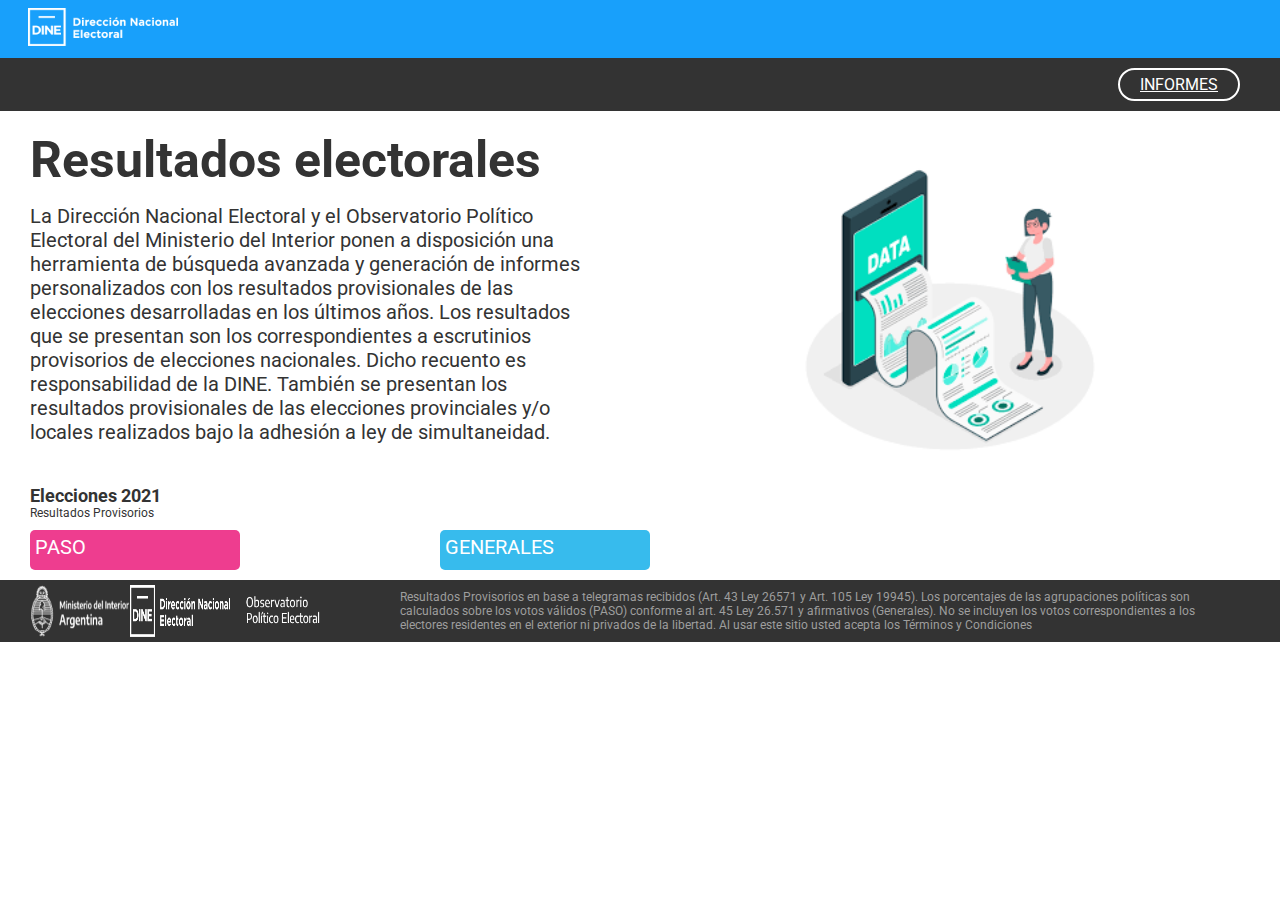
==== index.html @ fdc10af7 "trabajo practico" ====
<!DOCTYPE html>
<html lang="es">

<head>
    <meta charset="UTF-8" />
    <meta name="viewport" content="width=device-width, initial-scale=1.0" />
    <link rel="shortcut icon" type="image/png" href="favicon-16x16.png">
    <title>Sistema de Publicación de Resultados Electorales</title>
    <!-- Estilos CSS -->
    <link rel="stylesheet" href="css/common.css">
    <link rel="stylesheet" href="css/pages/index.css" />
</head>

<body>
    <header>
        <!--Barra de logo portal-->
        <div class="header-page">
            <a href="index.html"><img src="img/Logo_DINE_negativo.png" alt="logo" class="logo" width="150px" href="index.html"></a>
            <!--<a href="index.html"><img src="img/dine.png" alt="logo" class="logo"> Dirección Nacional Electoral</a>-->
        </div>
        <!--Barra de menú principal-->
        <ul class="barra-menu">
            <a class="active" href="informes.html">INFORMES</a>
            <!-- <li><a href="#contact">Contacto</a></li>-->
        </ul>
    </header>

    <!-- Contenido principal de la página -->
    <main>
        <section id="sec-titulo">
            <div class="sec-titulo-texto">
                <!--Seccion para agregar una palicula favorita por codigo-->
                <h2 class="sec-titulo-h2">Resultados electorales</h2>
                <p class="sec-titulo-p">La Dirección Nacional Electoral y el Observatorio Político Electoral del
                    Ministerio
                    del Interior ponen a disposición una herramienta de búsqueda avanzada y generación
                    de informes personalizados con los resultados provisionales de las elecciones
                    desarrolladas en los últimos años.

                    Los resultados que se presentan son los correspondientes a escrutinios provisorios de
                    elecciones nacionales. Dicho recuento es responsabilidad de la DINE. También se
                    presentan los resultados provisionales de las elecciones provinciales y/o locales
                    realizados bajo la adhesión a ley de simultaneidad.</p>
            </div>
            <div class="sec-titulo-img">
                <img src="img/images.png" alt="sec-titulo-img" width="300px">
            </div>
        </section>
        <!--<section id="sec-messages">

        </section>-->
        <section id="sec-contenido">
            <!--Seccion para contenido de la página-->
            <div>
                <h3>Elecciones 2021</h3>
                <p>Resultados Provisorios</p>
            </div>
            <div class="botones-paso-generales">
                <div class="paso">PASO</div>
                <div class="generales">Generales</div>
            </div>
        </section>
    </main>
    <!--Pie de página-->
    <footer class="footer">
        <div class="footer-img">
            <img src="img/icons/Ministerio-del-Interior_pluma.1ab9a7a7.png" alt="Ministerio-del-Interior_pluma"
                width="100px">
            <img src="img/icons/Logo_DINE_negativo.a88f983e.png" alt="Logo_DINE_negativo" width="100px">
            <img src="img/icons/logos_001-10.4430c8d5.png" alt="logos_001-10" width="100px">
        </div>

        <p class="footer-p">Resultados Provisorios en base a telegramas recibidos (Art. 43 Ley 26571 y Art. 105 Ley
            19945). Los
            porcentajes de las agrupaciones políticas son calculados sobre los votos válidos (PASO) conforme al art. 45
            Ley 26.571 y afirmativos (Generales). No se incluyen los votos correspondientes a los electores residentes
            en el exterior ni privados de la libertad. Al usar este sitio usted acepta los <a>Términos y Condiciones</a>
        </p>
    </footer>
</body>

</html>
---- css/common.css ----
@import url('https://fonts.googleapis.com/css?family=Roboto:100,300,400,500,700,900');

*{
    font-family: 'Roboto', sans-serif;
    margin: 0px;
    padding: 0px;
}

main{
    padding: 0px 30px;
}

p{
    font-size: 12px;
    color: var(--textos);
}

h1{
    font-size: 26px;
    color: var(--titulos);
    padding-bottom: 20px;
}

h2{
    font-size: 22px;
    color: var(--titulos);
}

h3{
    font-size: 18px;
    color: var(--titulos);
}

/*Paleta de colores*/
:root {
    --magenta: #ee3d8f;
    --celeste: #37bbed;
    --morado: #9283be;
    --gris-claro: #9e9e9e;
    --titulos: #333;
    --textos: #333;
    --fondo-pantalla: rgb(235, 245, 251);
    --fondo-Cabecera: #18a0fb;
    --fondo-Footer: #333;
    --fondo-Menu: #333;
    --texto-footer: #9e9e9e;
    --titulo-Grilla: #727272;
    --borde-inferior-Grilla: #727272;
    --borde-Grilla: #c5c5c5;
    --grafica-amarillo: rgb(252, 210, 0);
    --grafica-amarillo-claro: rgba(252, 210, 0, 0.3);
    --grafica-celeste: rgb(0, 169, 232);
    --grafica-celeste-claro: rgba(0, 169, 232, 0.3);
    --grafica-bordo: rgb(171, 40, 40);
    --grafica-bordo-claro: rgba(171, 40, 40, 0.3);
    --grafica-lila: rgb(112, 76, 159);
    --grafica-lila-claro: rgba(112, 76, 159, 0.5);
    --grafica-lila2: rgb(77, 46, 110);
    --grafica-lila2-claro: rgba(77, 46, 110, 0.5);
    --grafica-gris: rgb(128, 128, 128);
    --grafica-gris-claro: rgb(128, 128, 128, 0.5);
    --grafica-verde: rgb(102, 171, 60);
    --grafica-verde-claro: rgba(102, 171, 60, 0.5);
    --mensaje-usuario-amarillo: #ffc107;
    --mensaje-usuario-verde: #28a745;
    --mensaje-usuario-rojo: #dc3545;
}
---- css/pages/index.css ----
/*Barra de logo portal*/
.header-page{
    padding: 0.5em;
    background-color: var(--fondo-Cabecera);
    text-decoration: white;
    width: 100%;
    margin: 0px auto;
}

.logo{
    margin: 0px 20px;
}

/*Barra de menu*/
.barra-menu{
    background-color: var(--fondo-Menu);
    width: 100%;
    padding: 10px;
    display: flex;
    justify-content: end;
}

.active{
    color: white;
    border: 2px solid white;
    border-radius: 25px;
    padding: 5px 20px;
    margin: 0px 50px;
}

/*Contenido principal de la página */
#sec-titulo{
    display: flex;
}

.sec-titulo-texto{
    margin: 20px 200px 10px 0px;
}

.sec-titulo-h2{
    font-family: 'Roboto', sans-serif;
    margin-bottom: 15px;
    font-size: 50px;
}

.sec-titulo-p{
    font-size: 20px;
}

.sec-titulo-img{
    width: 400px;
    padding-top: 50px;
    padding-right: 150px;
}

/*Seccion para contenido de la página*/
#sec-contenido{
    margin: 20px 200px 10px 0px;
}

.botones-paso-generales{
    display: flex;
    margin: 10px 0px 0px 0px;
}

.paso{
    color: white;
    background-color:  var(--magenta);
    border-radius: 5px;
    padding: 5px;
    font-family: #FFF;
    font-size: 20px;
    text-transform: uppercase;
    text-align: start;
    margin-right: 20px;
    width: 200px;
    height: 30px;
    margin: 0px 200px 0px 0px;
}

.paso:hover{
    background-color: var(--gris-claro);
}

.generales{
    color: white;
    background-color: var(--celeste);
    border-radius: 5px;
    padding: 5px;
    font-family: #FFF;
    font-size: 20px;
    text-transform: uppercase;
    text-align: start;
    width: 200px;
    height: 30px;
}

.generales:hover{
    background-color: var(--gris-claro);
}

/*Footer*/
.footer{
    background-color: var(--fondo-Footer);
    display: flex;
    justify-content: space-between;
}

.footer-p{
    color: var(--texto-footer);
    margin: 10px 40px 10px 40px;
}

.footer-img{
    display: flex;
    margin:5px 30px;
}
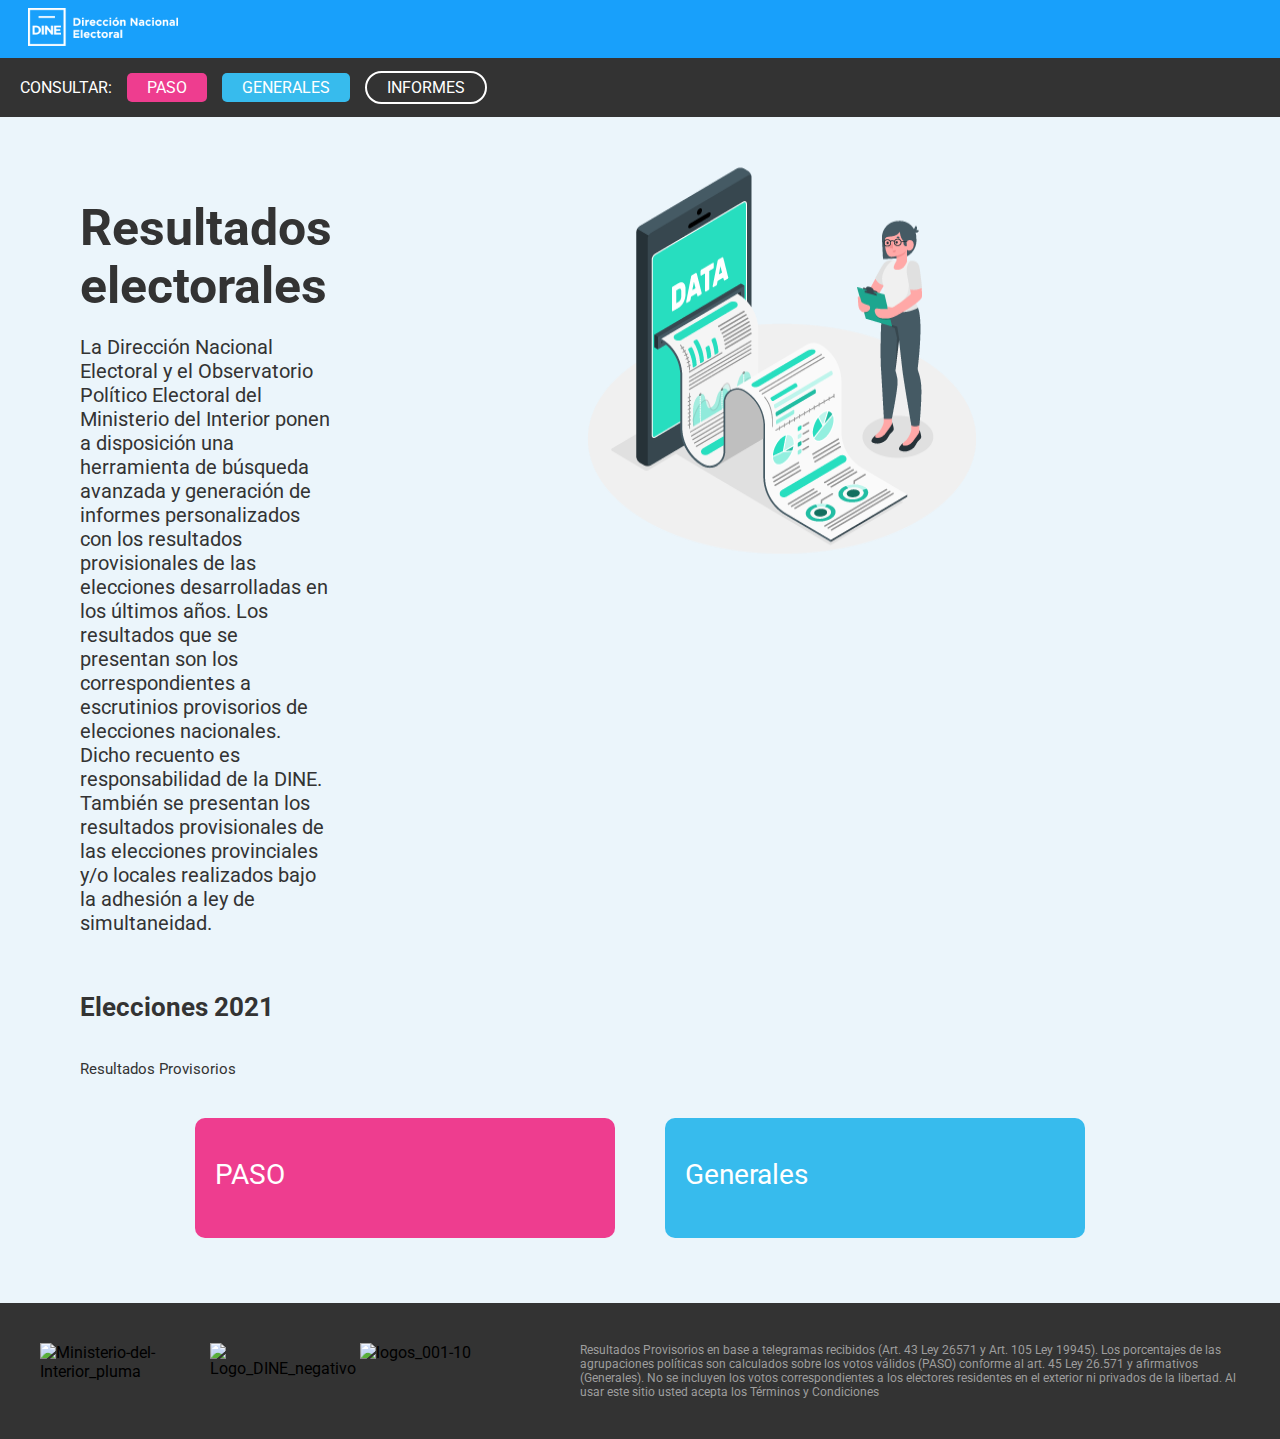
==== commit ce797251: "modificación index.html/index.css e inicio de generales.html/generales.css" ====
--- a/index.html
+++ b/index.html
@@ -4,7 +4,7 @@
 <head>
     <meta charset="UTF-8" />
     <meta name="viewport" content="width=device-width, initial-scale=1.0" />
-    <link rel="shortcut icon" type="image/png" href="favicon-16x16.png">
+    <link rel="shortcut icon" href="img/icons/favicon-16x16.png" type="image/png">
     <title>Sistema de Publicación de Resultados Electorales</title>
     <!-- Estilos CSS -->
     <link rel="stylesheet" href="css/common.css">
@@ -15,23 +15,28 @@
     <header>
         <!--Barra de logo portal-->
         <div class="header-page">
-            <a href="index.html"><img src="img/Logo_DINE_negativo.png" alt="logo" class="logo" width="150px" href="index.html"></a>
-            <!--<a href="index.html"><img src="img/dine.png" alt="logo" class="logo"> Dirección Nacional Electoral</a>-->
+            <a href="index.html"><img src="img/Logo_DINE_negativo.png" alt="logo" class="logo" width="150px"
+                    href="index.html"></a>
+
         </div>
         <!--Barra de menú principal-->
-        <ul class="barra-menu">
-            <a class="active" href="informes.html">INFORMES</a>
-            <!-- <li><a href="#contact">Contacto</a></li>-->
-        </ul>
+        <div>
+            <ul class="barra-menu">
+                <li>CONSULTAR:</li>
+                <li><a id="barra-menu-paso" href="paso.html"> paso </a></li>
+                <li><a id="barra-menu-generales" href="generales.html"> generales </a></li>
+                <li><a id="barra-menu-informes" href="informes.html"> informes</a></li>
+            </ul>
+        </div>
     </header>
 
     <!-- Contenido principal de la página -->
     <main>
         <section id="sec-titulo">
-            <div class="sec-titulo-texto">
+            <div id="sec-titulo-texto">
                 <!--Seccion para agregar una palicula favorita por codigo-->
-                <h2 class="sec-titulo-h2">Resultados electorales</h2>
-                <p class="sec-titulo-p">La Dirección Nacional Electoral y el Observatorio Político Electoral del
+                <h2 id="sec-titulo-h2">Resultados electorales</h2>
+                <p id="sec-titulo-p">La Dirección Nacional Electoral y el Observatorio Político Electoral del
                     Ministerio
                     del Interior ponen a disposición una herramienta de búsqueda avanzada y generación
                     de informes personalizados con los resultados provisionales de las elecciones
@@ -42,8 +47,8 @@
                     presentan los resultados provisionales de las elecciones provinciales y/o locales
                     realizados bajo la adhesión a ley de simultaneidad.</p>
             </div>
-            <div class="sec-titulo-img">
-                <img src="img/images.png" alt="sec-titulo-img" width="300px">
+            <div id="sec-titulo-img">
+                <img src="img/sec_titulo_img.png" alt="sec-titulo-img" width="400px" height="410px">
             </div>
         </section>
         <!--<section id="sec-messages">
@@ -51,23 +56,26 @@
         </section>-->
         <section id="sec-contenido">
             <!--Seccion para contenido de la página-->
-            <div>
-                <h3>Elecciones 2021</h3>
-                <p>Resultados Provisorios</p>
+            <div id="sec-contenido-texto">
+                <h1 id="sec-contenido-h1">Elecciones 2021</h1>
+                <p id="sec-contenido-p">Resultados Provisorios</p>
             </div>
-            <div class="botones-paso-generales">
-                <div class="paso">PASO</div>
-                <div class="generales">Generales</div>
+            <div id="botones-paso-generales">
+                <a href="paso.html">
+                    <div id="paso"> PASO</div>
+                </a> <!--FALTA AGREGAR ICONO SVG-->
+                <a href="generales.html">
+                    <div id="generales"> Generales</div>
+                </a> <!--FALTA AGREGAR ICONO SVG-->
             </div>
         </section>
     </main>
     <!--Pie de página-->
     <footer class="footer">
         <div class="footer-img">
-            <img src="img/icons/Ministerio-del-Interior_pluma.1ab9a7a7.png" alt="Ministerio-del-Interior_pluma"
-                width="100px">
-            <img src="img/icons/Logo_DINE_negativo.a88f983e.png" alt="Logo_DINE_negativo" width="100px">
-            <img src="img/icons/logos_001-10.4430c8d5.png" alt="logos_001-10" width="100px">
+            <img src="img/icons/logo_ministerio.png" alt="Ministerio-del-Interior_pluma" width="150" height="50">
+            <img src="img/icons/logo_DINE.png" alt="Logo_DINE_negativo" class="logo_dine" width="150px" height="40">
+            <img src="img/icons/logo_observatorio.png" alt="logos_001-10" width="140" height="50">
         </div>
 
         <p class="footer-p">Resultados Provisorios en base a telegramas recibidos (Art. 43 Ley 26571 y Art. 105 Ley
--- a/css/common.css
+++ b/css/common.css
@@ -2,12 +2,13 @@
 
 *{
     font-family: 'Roboto', sans-serif;
+}
+
+html,
+body{
     margin: 0px;
     padding: 0px;
-}
-
-main{
-    padding: 0px 30px;
+    background-color: rgb(235, 245, 251)/*volvi a descargar la imagen desde freepik porque tenia fondo blanco y quedaba mal con el fondo propuesto*/
 }
 
 p{
--- a/css/pages/index.css
+++ b/css/pages/index.css
@@ -2,9 +2,8 @@
 .header-page{
     padding: 0.5em;
     background-color: var(--fondo-Cabecera);
-    text-decoration: white;
     width: 100%;
-    margin: 0px auto;
+    margin:0px auto
 }
 
 .logo{
@@ -13,90 +12,124 @@
 
 /*Barra de menu*/
 .barra-menu{
+    color: #FFF;
     background-color: var(--fondo-Menu);
     width: 100%;
-    padding: 10px;
+    padding: 20px;
+    list-style:none;
     display: flex;
-    justify-content: end;
+    text-transform: uppercase;
+    margin:0px auto;
+    align-items: baseline;
+    gap:15px; /*espaciado entre los elementos del menu*/
 }
 
-.active{
-    color: white;
+#barra-menu-informes{
+    color: #FFF;
     border: 2px solid white;
     border-radius: 25px;
     padding: 5px 20px;
-    margin: 0px 50px;
+    text-decoration:none;
+    text-align: center;
 }
 
-/*Contenido principal de la página */
-#sec-titulo{
-    display: flex;
+#barra-menu-paso,
+#barra-menu-generales{
+    color: #FFF;
+    border-radius:5px;
+    padding:5px 20px;
+    text-decoration:none;
+    text-align: center;
 }
 
-.sec-titulo-texto{
-    margin: 20px 200px 10px 0px;
+#barra-menu-paso{
+    background-color: var(--magenta);
 }
 
-.sec-titulo-h2{
+#barra-menu-generales{
+    background-color: var(--celeste);
+}
+
+#barra-menu-informes:hover,
+#barra-menu-paso:hover,
+#barra-menu-generales:hover{
+    background-color: var(--gris-claro);
+}
+
+
+/*Contenido principal de la página */
+
+#sec-titulo{
+    display:flex
+}
+
+#sec-titulo-texto{
+    margin: 40px 150px 20px 80px;
+}
+
+#sec-titulo-h2{
     font-family: 'Roboto', sans-serif;
     margin-bottom: 15px;
     font-size: 50px;
 }
 
-.sec-titulo-p{
+#sec-titulo-p{
     font-size: 20px;
 }
 
-.sec-titulo-img{
-    width: 400px;
-    padding-top: 50px;
-    padding-right: 150px;
+#sec-titulo-img{
+    margin: 40px 300px 0px 100px;
+    
 }
 
 /*Seccion para contenido de la página*/
-#sec-contenido{
-    margin: 20px 200px 10px 0px;
+
+#sec-contenido a{
+    text-decoration: none;
 }
 
-.botones-paso-generales{
-    display: flex;
-    margin: 10px 0px 0px 0px;
+#sec-contenido-p,
+#sec-contenido-h1{
+    margin-left: 80px;
 }
 
-.paso{
+#sec-contenido-p{
+    font-size:15px;
+}
+
+#botones-paso-generales{
+    display:flex;
+    margin: 10px 40px 40px 40px;
+    justify-content: center;
+}
+
+
+
+#paso{
     color: white;
     background-color:  var(--magenta);
-    border-radius: 5px;
-    padding: 5px;
+    border-radius: 10px;
+    margin:25px;
+    padding: 40px 0px 0px 20px;
     font-family: #FFF;
-    font-size: 20px;
-    text-transform: uppercase;
+    font-size: 28px;
     text-align: start;
-    margin-right: 20px;
-    width: 200px;
-    height: 30px;
-    margin: 0px 200px 0px 0px;
+    width: 400px;
+    height: 80px;
 }
 
-.paso:hover{
-    background-color: var(--gris-claro);
-}
 
-.generales{
+#generales{
     color: white;
-    background-color: var(--celeste);
-    border-radius: 5px;
-    padding: 5px;
+    background-color:  var(--celeste);
+    border-radius: 10px;
+    margin:25px;
+    padding: 40px 0px 0px 20px;
     font-family: #FFF;
-    font-size: 20px;
-    text-transform: uppercase;
+    font-size: 28px;
     text-align: start;
-    width: 200px;
-    height: 30px;
-}
-
-.generales:hover{
-    background-color: var(--gris-claro);
+    width: 400px;
+    height: 80px;
 }
 
 /*Footer*/
@@ -104,14 +137,19 @@
     background-color: var(--fondo-Footer);
     display: flex;
     justify-content: space-between;
+    width: 100%
 }
 
 .footer-p{
     color: var(--texto-footer);
-    margin: 10px 40px 10px 40px;
+    margin: 40px;
 }
 
 .footer-img{
     display: flex;
-    margin:5px 30px;
-}+    margin:40px;
+}
+
+.footer .logo_dine{
+    margin-left: 20px;
+    }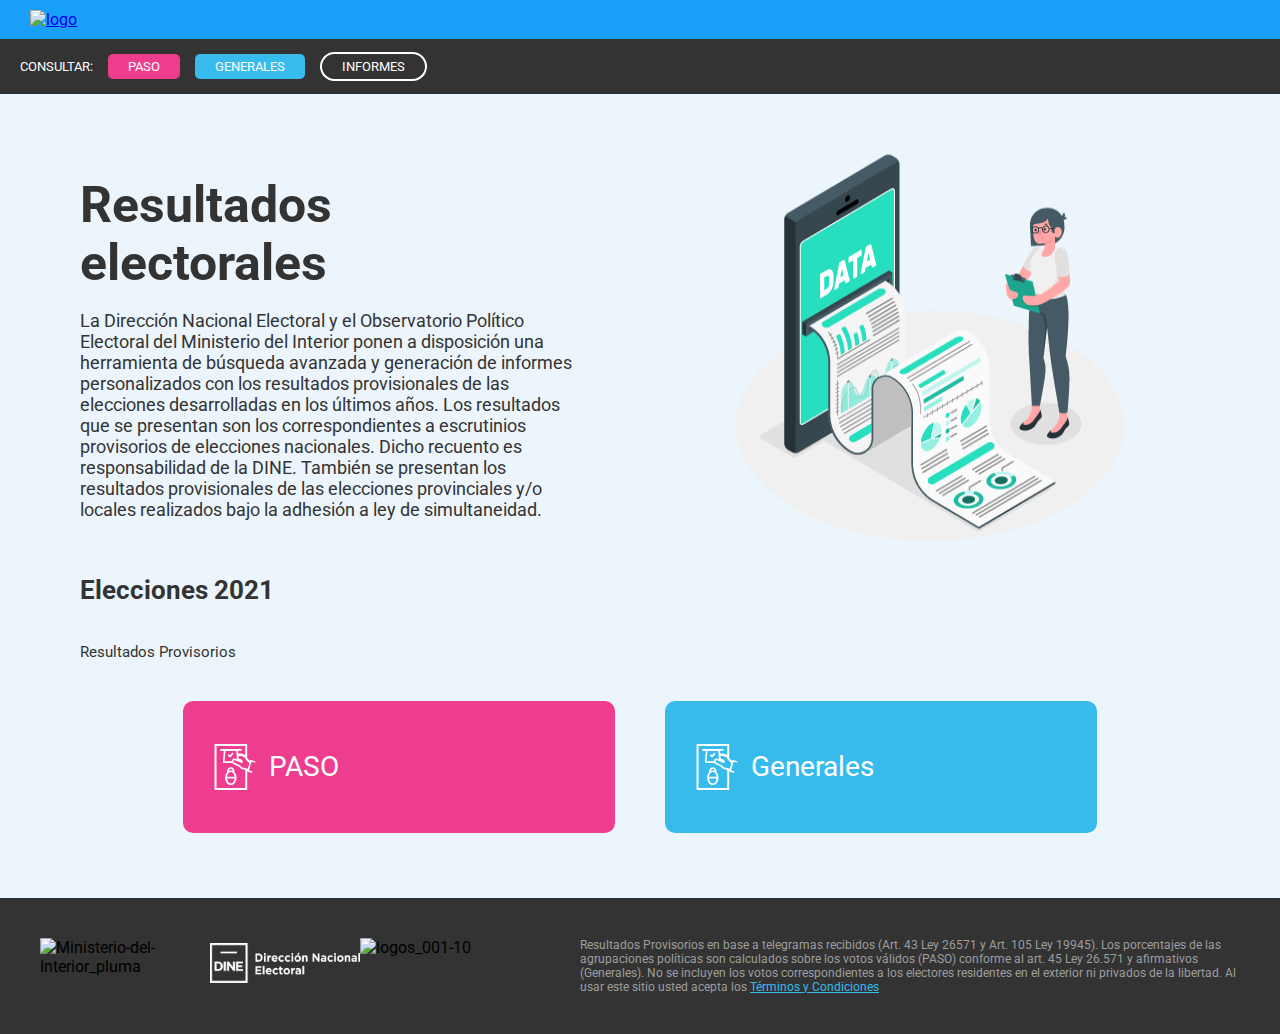
==== commit d4d7ff5c: "detalles" ====
--- a/index.html
+++ b/index.html
@@ -6,6 +6,7 @@
     <meta name="viewport" content="width=device-width, initial-scale=1.0" />
     <link rel="shortcut icon" href="img/icons/favicon-16x16.png" type="image/png">
     <title>Sistema de Publicación de Resultados Electorales</title>
+
     <!-- Estilos CSS -->
     <link rel="stylesheet" href="css/common.css">
     <link rel="stylesheet" href="css/pages/index.css" />
@@ -14,10 +15,10 @@
 <body>
     <header>
         <!--Barra de logo portal-->
-        <div class="header-page">
-            <a href="index.html"><img src="img/Logo_DINE_negativo.png" alt="logo" class="logo" width="150px"
-                    href="index.html"></a>
-
+        <div id="header-page">
+            <div id="header-page-contenido">
+            <a href="index.html"><img src="img/logo_DINE.png" alt="logo" id="logo"></a>
+            </div>
         </div>
         <!--Barra de menú principal-->
         <div>
@@ -60,21 +61,59 @@
                 <h1 id="sec-contenido-h1">Elecciones 2021</h1>
                 <p id="sec-contenido-p">Resultados Provisorios</p>
             </div>
+
             <div id="botones-paso-generales">
                 <a href="paso.html">
-                    <div id="paso"> PASO</div>
-                </a> <!--FALTA AGREGAR ICONO SVG-->
+                    <div id="paso"> <svg version="1.1" id="Capa_1" xmlns="http://www.w3.org/2000/svg"
+                            xmlns:xlink="http://www.w3.org/1999/xlink" x="0px" y="0px" width="841.889px"
+                            height="595.281px" viewBox="0 0 841.889 595.281" enable-background="new 0 0 841.889 595.281"
+                            xml:space="preserve" class="v-icon__component theme--light"
+                            style="font-size: 70px; height: 70px; width: 70px;">
+                            <g>
+                                <path fill="#FFFFFF"
+                                    d="M671.434,227.503l-43.614-14.145c-2.358-1.179-4.716-1.179-8.252,1.179 c-2.357,1.179-4.715,3.536-4.715,5.894l-1.179,3.536c-9.431-8.251-22.396-20.039-34.185-35.363V31.827 c0-7.072-5.894-11.788-11.788-11.788H198.746c-7.073,0-11.788,5.895-11.788,11.788v530.448c0,7.072,4.715,11.787,11.788,11.787 h368.955c7.073,0,11.788-4.715,11.788-11.787V348.917c1.179,2.357,3.536,3.536,4.715,4.716l44.794,14.145c1.179,0,2.357,0,3.536,0 c4.715,0,8.251-2.357,9.43-7.072s-1.179-10.609-5.894-12.967l0,0l-34.185-11.787l30.648-102.554l34.185,10.608l0,0 c4.715,1.179,10.608-1.179,12.966-7.072C679.685,234.576,676.149,228.682,671.434,227.503z M555.914,550.487H210.533V43.615 h345.381v113.162c-29.47-25.934-77.799-21.218-83.693-20.039l-3.536-34.185h35.363c5.894,0,10.609-4.715,10.609-10.609 c0-5.894-4.716-10.608-10.609-10.608H262.4c-4.715,2.357-9.43,7.072-9.43,12.966c0,5.895,4.715,10.609,10.608,10.609h35.363 l-11.787,132.022c0,2.357,1.179,5.894,2.357,8.251c2.357,2.358,4.715,3.537,7.072,3.537h103.731 c5.895,9.43,15.324,12.966,16.503,14.145c0,0,29.47,15.324,51.866,24.755c12.967,5.894,15.324,9.43,20.039,14.145 c2.357,3.537,5.894,7.073,10.609,10.609c14.146,12.967,34.185,14.146,40.078,15.324l17.682,4.715L555.914,550.487z M456.897,203.927l-8.251-3.536c-1.179-1.179-17.682-8.251-31.827-3.536c-8.251,2.357-14.145,8.251-18.86,17.682 c-2.357,4.715-3.536,8.251-3.536,12.967h-87.229l10.608-122.593h130.844L456.897,203.927z M585.383,319.448l-42.436-11.788 c-1.179,0-2.357,0-3.536,0c0,0-17.682,0-28.291-9.431c-3.536-3.536-5.894-7.072-8.251-9.43 c-5.894-7.073-11.788-12.967-27.112-20.039c-22.396-9.431-50.687-24.755-51.865-24.755c0,0-7.073-3.536-9.431-9.43 c-1.179-3.536-1.179-7.072,1.179-10.609c2.357-4.715,4.716-5.894,7.073-7.072c5.894-2.357,14.145,1.179,17.682,2.357l62.475,25.933 c4.715,1.18,15.324,4.716,22.396-2.357c4.715-4.715,3.536-11.787-2.357-21.218c-10.609-16.503-29.469-20.039-37.721-20.039 c-1.179,0-2.357,0-2.357,0c-1.179,0-2.357,0-3.536,0l0,0l-4.716-36.542l-1.179-8.251c0,0,0,0,1.179,09c0,0,56.581-8.252,76.621,24.754c15.323,25.933,38.899,50.688,56.58,62.475L585.383,319.448z">
+                                </path>
+                                <path fill="#FFFFFF"
+                                    d="M368.49,179.174c2.357,1.179,3.536,2.357,5.894,2.357l0,0l0,0c3.536,0,5.895-1.179,8.252-3.536 l29.469-35.363c3.536-4.715,2.357-10.609-1.179-14.146c-2.357-1.179-4.715-2.357-7.072-2.357c-2.358,0-4.716,1.179-7.073,3.536 l-12.966,15.324l-9.431,11.788l-5.894-4.716l-4.715-3.536c-4.716-3.536-10.609-2.357-14.146,2.357 c-3.536,4.716-2.357,10.609,2.357,14.146L368.49,179.174z">
+                                </path>
+                                <path fill="#FFFFFF"
+                                    d="M427.428,359.526c0-2.357,0-3.536,0-5.894c0,0,0,0,0-1.18l0,0l0,0c0-28.29-20.039-50.688-44.793-50.688 c-24.755,0-44.794,22.397-44.794,50.688l0,0l0,0c0,2.358,0,4.716,0,7.073c-14.145,16.503-23.575,40.078-23.575,67.189l0,0l0,0 c0,48.33,30.648,88.408,68.369,88.408c37.72,0,68.368-40.078,68.368-88.408l0,0l0,0 C451.003,399.604,441.573,376.029,427.428,359.526z M382.635,495.085c-23.576,0-43.615-25.933-47.151-57.76h94.302 C427.428,469.152,407.389,495.085,382.635,495.085z M406.21,344.202c-7.073-3.536-15.324-5.894-23.575-5.894 c-8.252,0-16.503,2.357-23.576,5.894c3.537-12.967,12.967-21.218,23.576-21.218C394.422,321.805,403.853,331.235,406.21,344.202z M382.635,358.347c23.575,0,43.614,24.754,47.15,57.76h-94.302C339.02,383.101,359.059,358.347,382.635,358.347z">
+                                </path>
+                            </g>
+                        </svg> PASO
+                    </div>
+                </a>
+
                 <a href="generales.html">
-                    <div id="generales"> Generales</div>
-                </a> <!--FALTA AGREGAR ICONO SVG-->
+                    <div id="generales"><svg version="1.1" id="Capa_1" xmlns="http://www.w3.org/2000/svg"
+                            xmlns:xlink="http://www.w3.org/1999/xlink" x="0px" y="0px" width="841.889px"
+                            height="595.281px" viewBox="0 0 841.889 595.281" enable-background="new 0 0 841.889 595.281"
+                            xml:space="preserve" class="v-icon__component theme--light"
+                            style="font-size: 70px; height: 70px; width: 70px;">
+                            <g>
+                                <path fill="#FFFFFF"
+                                    d="M671.434,227.503l-43.614-14.145c-2.358-1.179-4.716-1.179-8.252,1.179 c-2.357,1.179-4.715,3.536-4.715,5.894l-1.179,3.536c-9.431-8.251-22.396-20.039-34.185-35.363V31.827 c0-7.072-5.894-11.788-11.788-11.788H198.746c-7.073,0-11.788,5.895-11.788,11.788v530.448c0,7.072,4.715,11.787,11.788,11.787 h368.955c7.073,0,11.788-4.715,11.788-11.787V348.917c1.179,2.357,3.536,3.536,4.715,4.716l44.794,14.145c1.179,0,2.357,0,3.536,0 c4.715,0,8.251-2.357,9.43-7.072s-1.179-10.609-5.894-12.967l0,0l-34.185-11.787l30.648-102.554l34.185,10.608l0,0 c4.715,1.179,10.608-1.179,12.966-7.072C679.685,234.576,676.149,228.682,671.434,227.503z M555.914,550.487H210.533V43.615 h345.381v113.162c-29.47-25.934-77.799-21.218-83.693-20.039l-3.536-34.185h35.363c5.894,0,10.609-4.715,10.609-10.609 c0-5.894-4.716-10.608-10.609-10.608H262.4c-4.715,2.357-9.43,7.072-9.43,12.966c0,5.895,4.715,10.609,10.608,10.609h35.363 l-11.787,132.022c0,2.357,1.179,5.894,2.357,8.251c2.357,2.358,4.715,3.537,7.072,3.537h103.731 c5.895,9.43,15.324,12.966,16.503,14.145c0,0,29.47,15.324,51.866,24.755c12.967,5.894,15.324,9.43,20.039,14.145 c2.357,3.537,5.894,7.073,10.609,10.609c14.146,12.967,34.185,14.146,40.078,15.324l17.682,4.715L555.914,550.487z M456.897,203.927l-8.251-3.536c-1.179-1.179-17.682-8.251-31.827-3.536c-8.251,2.357-14.145,8.251-18.86,17.682 c-2.357,4.715-3.536,8.251-3.536,12.967h-87.229l10.608-122.593h130.844L456.897,203.927z M585.383,319.448l-42.436-11.788 c-1.179,0-2.357,0-3.536,0c0,0-17.682,0-28.291-9.431c-3.536-3.536-5.894-7.072-8.251-9.43 c-5.894-7.073-11.788-12.967-27.112-20.039c-22.396-9.431-50.687-24.755-51.865-24.755c0,0-7.073-3.536-9.431-9.43 c-1.179-3.536-1.179-7.072,1.179-10.609c2.357-4.715,4.716-5.894,7.073-7.072c5.894-2.357,14.145,1.179,17.682,2.357l62.475,25.933 c4.715,1.18,15.324,4.716,22.396-2.357c4.715-4.715,3.536-11.787-2.357-21.218c-10.609-16.503-29.469-20.039-37.721-20.039 c-1.179,0-2.357,0-2.357,0c-1.179,0-2.357,0-3.536,0l0,0l-4.716-36.542l-1.179-8.251c0,0,0,0,1.179,09c0,0,56.581-8.252,76.621,24.754c15.323,25.933,38.899,50.688,56.58,62.475L585.383,319.448z">
+                                </path>
+                                <path fill="#FFFFFF"
+                                    d="M368.49,179.174c2.357,1.179,3.536,2.357,5.894,2.357l0,0l0,0c3.536,0,5.895-1.179,8.252-3.536 l29.469-35.363c3.536-4.715,2.357-10.609-1.179-14.146c-2.357-1.179-4.715-2.357-7.072-2.357c-2.358,0-4.716,1.179-7.073,3.536 l-12.966,15.324l-9.431,11.788l-5.894-4.716l-4.715-3.536c-4.716-3.536-10.609-2.357-14.146,2.357 c-3.536,4.716-2.357,10.609,2.357,14.146L368.49,179.174z">
+                                </path>
+                                <path fill="#FFFFFF"
+                                    d="M427.428,359.526c0-2.357,0-3.536,0-5.894c0,0,0,0,0-1.18l0,0l0,0c0-28.29-20.039-50.688-44.793-50.688 c-24.755,0-44.794,22.397-44.794,50.688l0,0l0,0c0,2.358,0,4.716,0,7.073c-14.145,16.503-23.575,40.078-23.575,67.189l0,0l0,0 c0,48.33,30.648,88.408,68.369,88.408c37.72,0,68.368-40.078,68.368-88.408l0,0l0,0 C451.003,399.604,441.573,376.029,427.428,359.526z M382.635,495.085c-23.576,0-43.615-25.933-47.151-57.76h94.302 C427.428,469.152,407.389,495.085,382.635,495.085z M406.21,344.202c-7.073-3.536-15.324-5.894-23.575-5.894 c-8.252,0-16.503,2.357-23.576,5.894c3.537-12.967,12.967-21.218,23.576-21.218C394.422,321.805,403.853,331.235,406.21,344.202z M382.635,358.347c23.575,0,43.614,24.754,47.15,57.76h-94.302C339.02,383.101,359.059,358.347,382.635,358.347z">
+                                </path>
+                            </g>
+                        </svg> Generales
+                    </div>
+                </a>
             </div>
         </section>
     </main>
+
     <!--Pie de página-->
     <footer class="footer">
         <div class="footer-img">
             <img src="img/icons/logo_ministerio.png" alt="Ministerio-del-Interior_pluma" width="150" height="50">
-            <img src="img/icons/logo_DINE.png" alt="Logo_DINE_negativo" class="logo_dine" width="150px" height="40">
+            <img src="img/icons/Logo_DINE_negativo.a88f983e.png" alt="Logo_DINE_negativo" class="logo_dine"
+                width="150px" height="40">
             <img src="img/icons/logo_observatorio.png" alt="logos_001-10" width="140" height="50">
         </div>
 
@@ -82,7 +121,7 @@
             19945). Los
             porcentajes de las agrupaciones políticas son calculados sobre los votos válidos (PASO) conforme al art. 45
             Ley 26.571 y afirmativos (Generales). No se incluyen los votos correspondientes a los electores residentes
-            en el exterior ni privados de la libertad. Al usar este sitio usted acepta los <a>Términos y Condiciones</a>
+            en el exterior ni privados de la libertad. Al usar este sitio usted acepta los <a href="term_condiciones.html" target="_blank">Términos y Condiciones</a>
         </p>
     </footer>
 </body>
--- a/css/common.css
+++ b/css/common.css
@@ -6,9 +6,26 @@
 
 html,
 body{
-    margin: 0px;
+    margin: 0px auto;
     padding: 0px;
-    background-color: rgb(235, 245, 251)/*volvi a descargar la imagen desde freepik porque tenia fondo blanco y quedaba mal con el fondo propuesto*/
+    background-color: rgb(235, 245, 251);
+}
+
+/*Barra de logo portal*/
+#header-page{
+    padding: 10px;
+    background-color: var(--fondo-Cabecera);
+    margin:0px auto;
+    max-width: 100%;
+}
+
+#header-page-contenido{
+    width: 90%;
+}
+
+#logo{
+    margin: 0px 20px;
+    width: 10%;
 }
 
 p{
@@ -30,6 +47,40 @@
 h3{
     font-size: 18px;
     color: var(--titulos);
+}
+
+/*Footer*/
+.footer{
+    background-color: var(--fondo-Footer);
+    display: flex;
+    justify-content: space-between;
+}
+
+.footer-p{
+    color: var(--texto-footer);
+    margin: 40px;
+}
+
+.footer-img{
+    display: flex;
+    margin:40px;
+}
+
+.footer .logo_dine{
+    margin-left: 20px;
+    margin-top: 5px;
+    }
+
+.footer-p a{
+color:var(--celeste)
+}
+
+.footer-p a:visited{
+color: rgb(160, 160, 247)
+}
+
+.footer-p a:hover{
+color: rgba(255, 255, 255, 0.931)
 }
 
 /*Paleta de colores*/
--- a/css/pages/index.css
+++ b/css/pages/index.css
@@ -1,27 +1,16 @@
-/*Barra de logo portal*/
-.header-page{
-    padding: 0.5em;
-    background-color: var(--fondo-Cabecera);
-    width: 100%;
-    margin:0px auto
-}
-
-.logo{
-    margin: 0px 20px;
-}
-
 /*Barra de menu*/
 .barra-menu{
     color: #FFF;
     background-color: var(--fondo-Menu);
-    width: 100%;
     padding: 20px;
     list-style:none;
     display: flex;
+    align-items: baseline;
+    justify-content:left;
     text-transform: uppercase;
-    margin:0px auto;
-    align-items: baseline;
-    gap:15px; /*espaciado entre los elementos del menu*/
+    margin: 0px auto;
+    gap:15px;
+    font-size:13px;
 }
 
 #barra-menu-informes{
@@ -56,7 +45,6 @@
     background-color: var(--gris-claro);
 }
 
-
 /*Contenido principal de la página */
 
 #sec-titulo{
@@ -68,17 +56,16 @@
 }
 
 #sec-titulo-h2{
-    font-family: 'Roboto', sans-serif;
     margin-bottom: 15px;
     font-size: 50px;
 }
 
 #sec-titulo-p{
-    font-size: 20px;
+    font-size: 18px;
 }
 
 #sec-titulo-img{
-    margin: 40px 300px 0px 100px;
+    margin: 50px 150px 0px 0px;
     
 }
 
@@ -100,56 +87,37 @@
 #botones-paso-generales{
     display:flex;
     margin: 10px 40px 40px 40px;
-    justify-content: center;
+    justify-content:center;
 }
-
-
 
 #paso{
     color: white;
     background-color:  var(--magenta);
     border-radius: 10px;
     margin:25px;
-    padding: 40px 0px 0px 20px;
+    padding: 1rem;
     font-family: #FFF;
     font-size: 28px;
-    text-align: start;
     width: 400px;
-    height: 80px;
+    height: 100px;
+    display:flex;
+    justify-content: start;
+    align-items: center;
+
+    
 }
-
 
 #generales{
     color: white;
     background-color:  var(--celeste);
     border-radius: 10px;
     margin:25px;
-    padding: 40px 0px 0px 20px;
+    padding: 1rem;
     font-family: #FFF;
     font-size: 28px;
-    text-align: start;
     width: 400px;
-    height: 80px;
-}
-
-/*Footer*/
-.footer{
-    background-color: var(--fondo-Footer);
-    display: flex;
-    justify-content: space-between;
-    width: 100%
-}
-
-.footer-p{
-    color: var(--texto-footer);
-    margin: 40px;
-}
-
-.footer-img{
-    display: flex;
-    margin:40px;
-}
-
-.footer .logo_dine{
-    margin-left: 20px;
-    }+    height: 100px;
+    display:flex;
+    justify-content: start;
+    align-items: center;
+}